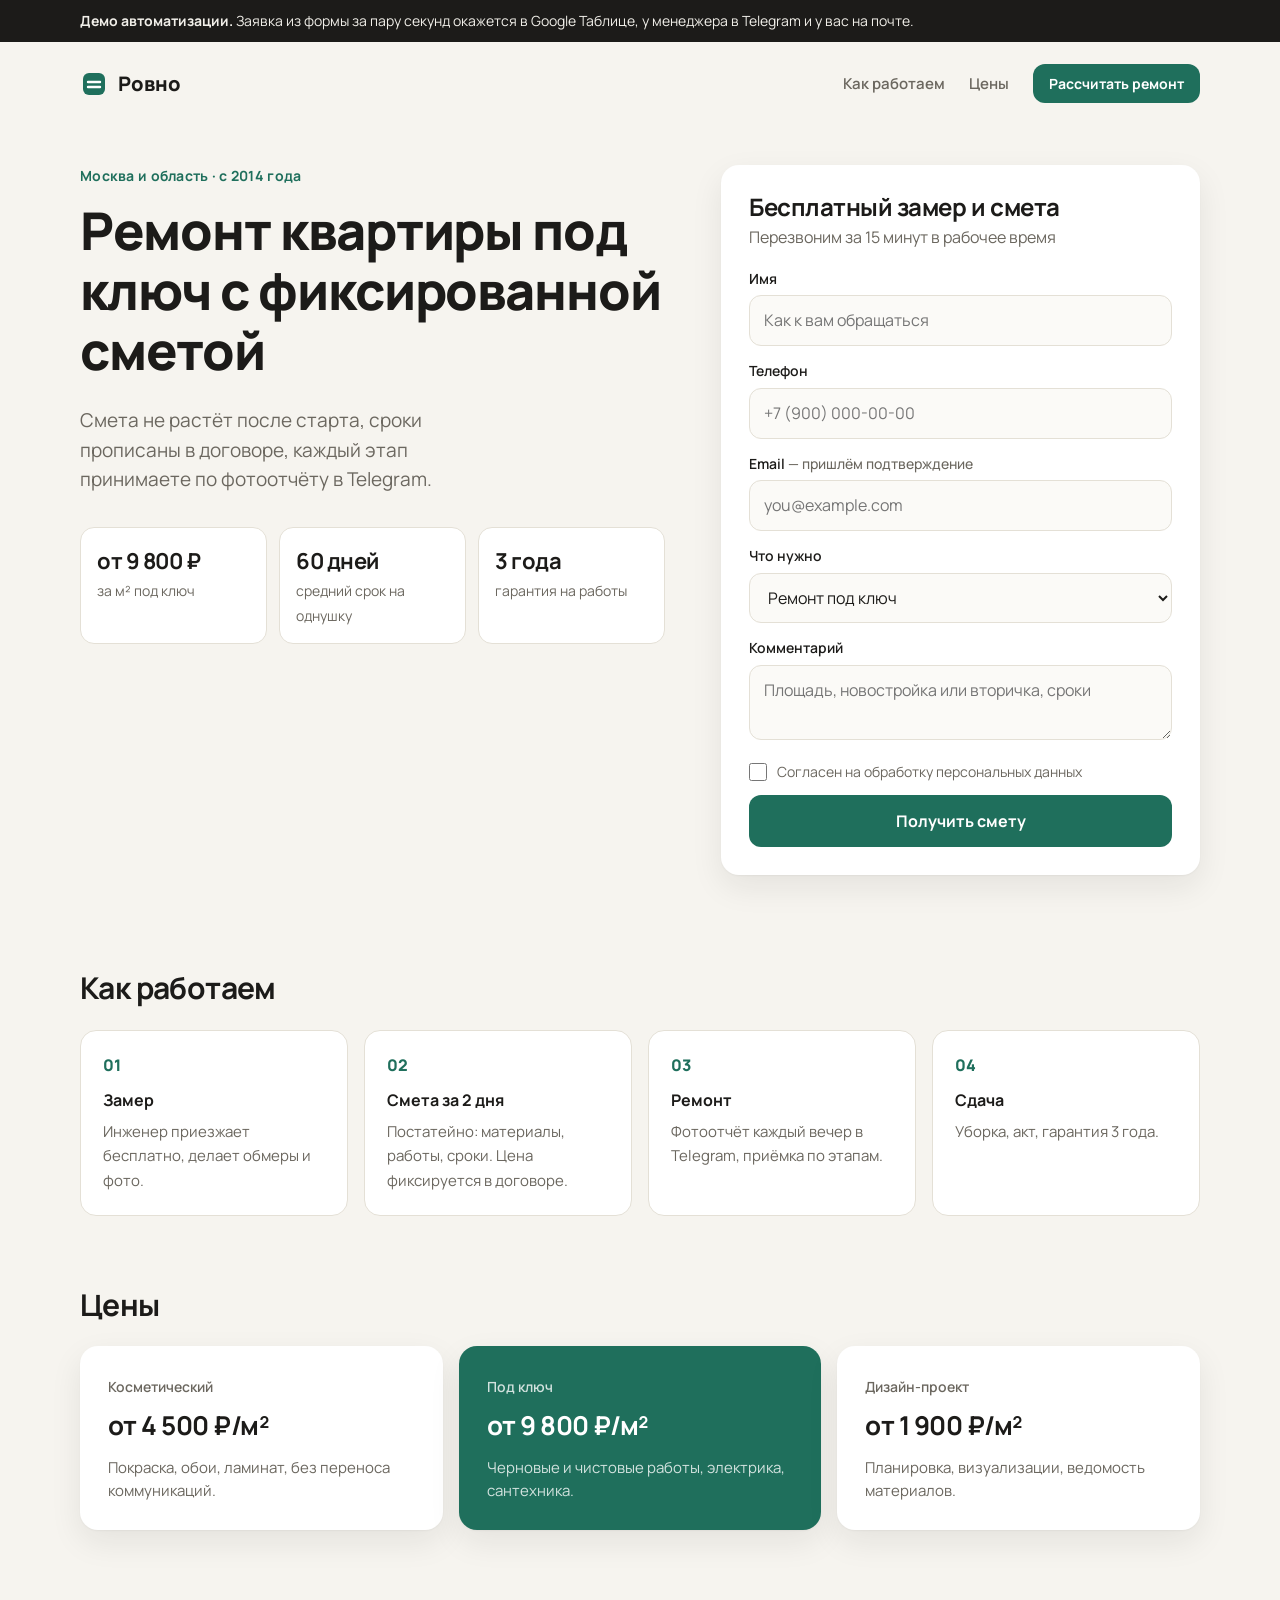
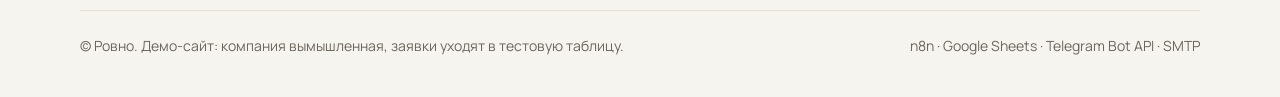
==== site/index.html @ f15a1467 "Lead automation: website form -> n8n -> Google Sheets -> Telegram + email" ====
<!doctype html>
<html lang="ru">
<head>
  <meta charset="utf-8">
  <meta name="viewport" content="width=device-width, initial-scale=1">
  <title>Ровно — ремонт квартир под ключ</title>
  <meta name="description" content="Демо автоматизации заявок: форма → Google Таблица → Telegram → письмо клиенту.">
  <link rel="preconnect" href="https://fonts.googleapis.com">
  <link rel="preconnect" href="https://fonts.gstatic.com" crossorigin>
  <link href="https://fonts.googleapis.com/css2?family=Manrope:wght@400;500;600;700;800&display=swap" rel="stylesheet">
  <link rel="stylesheet" href="styles.css">
  <script src="config.js"></script>
</head>
<body>
  <div class="demo-bar" id="demo-bar">
    <div class="wrap demo-bar__inner">
      <span><b>Демо автоматизации.</b> Заявка из формы за пару секунд окажется в Google Таблице, у менеджера в Telegram и у вас на почте.</span>
      <a class="demo-bar__link" id="sheet-link" href="#" target="_blank" rel="noopener" hidden>Открыть таблицу заявок →</a>
    </div>
  </div>

  <header class="wrap header">
    <a class="logo" href="#" aria-label="Ровно">
      <svg width="28" height="28" viewBox="0 0 28 28" aria-hidden="true"><rect x="3" y="3" width="22" height="22" rx="6" fill="currentColor"/><path d="M8 17h12M8 12h12" stroke="#fff" stroke-width="2.4" stroke-linecap="round"/></svg>
      Ровно
    </a>
    <nav class="nav">
      <a href="#how">Как работаем</a>
      <a href="#prices">Цены</a>
      <a class="btn btn--small" href="#form">Рассчитать ремонт</a>
    </nav>
  </header>

  <main>
    <section class="wrap hero">
      <div class="hero__text">
        <p class="eyebrow">Москва и область · с 2014 года</p>
        <h1>Ремонт квартиры под ключ с фиксированной сметой</h1>
        <p class="lead">Смета не растёт после старта, сроки прописаны в договоре, каждый этап принимаете по фотоотчёту в Telegram.</p>
        <ul class="facts">
          <li><b>от 9 800 ₽</b><span>за м² под ключ</span></li>
          <li><b>60 дней</b><span>средний срок на однушку</span></li>
          <li><b>3 года</b><span>гарантия на работы</span></li>
        </ul>
      </div>

      <form class="card form" id="form" novalidate>
        <h2>Бесплатный замер и смета</h2>
        <p class="muted">Перезвоним за 15 минут в рабочее время</p>

        <label class="field">
          <span>Имя</span>
          <input name="name" autocomplete="name" maxlength="80" required placeholder="Как к вам обращаться">
          <small class="error" data-for="name"></small>
        </label>

        <label class="field">
          <span>Телефон</span>
          <input name="phone" type="tel" inputmode="tel" autocomplete="tel" required placeholder="+7 (900) 000-00-00">
          <small class="error" data-for="phone"></small>
        </label>

        <label class="field">
          <span>Email <em>— пришлём подтверждение</em></span>
          <input name="email" type="email" autocomplete="email" maxlength="120" placeholder="you@example.com">
          <small class="error" data-for="email"></small>
        </label>

        <label class="field">
          <span>Что нужно</span>
          <select name="service">
            <option>Ремонт под ключ</option>
            <option>Косметический ремонт</option>
            <option>Дизайн-проект</option>
            <option>Ремонт санузла</option>
            <option>Пока не знаю, нужна консультация</option>
          </select>
        </label>

        <label class="field">
          <span>Комментарий</span>
          <textarea name="comment" rows="2" maxlength="1000" placeholder="Площадь, новостройка или вторичка, сроки"></textarea>
        </label>

        <!-- Ловушка для ботов: человек это поле не видит -->
        <label class="hp" aria-hidden="true">Сайт <input name="website" tabindex="-1" autocomplete="off"></label>

        <label class="check">
          <input type="checkbox" name="consent" required>
          <span>Согласен на обработку персональных данных</span>
        </label>
        <small class="error" data-for="consent"></small>

        <button class="btn btn--wide" type="submit">
          <span class="btn__label">Получить смету</span>
          <span class="spinner" aria-hidden="true"></span>
        </button>
        <p class="error error--form" data-for="form" role="alert"></p>
      </form>

      <div class="card success" id="success" hidden>
        <div class="success__icon" aria-hidden="true">✓</div>
        <h2>Заявка <span id="lead-id"></span> принята</h2>
        <p>Менеджер уже получил её в Telegram и перезвонит в течение 15 минут.</p>
        <p class="muted" id="success-email" hidden>Подтверждение отправили на почту — проверьте «Входящие» и «Спам».</p>
        <button class="btn btn--ghost" type="button" id="again">Отправить ещё одну</button>
      </div>
    </section>

    <section class="wrap steps" id="how">
      <h2>Как работаем</h2>
      <ol class="steps__list">
        <li><b>Замер</b><span>Инженер приезжает бесплатно, делает обмеры и фото.</span></li>
        <li><b>Смета за 2 дня</b><span>Постатейно: материалы, работы, сроки. Цена фиксируется в договоре.</span></li>
        <li><b>Ремонт</b><span>Фотоотчёт каждый вечер в Telegram, приёмка по этапам.</span></li>
        <li><b>Сдача</b><span>Уборка, акт, гарантия 3 года.</span></li>
      </ol>
    </section>

    <section class="wrap prices" id="prices">
      <h2>Цены</h2>
      <div class="prices__grid">
        <div class="card price"><span>Косметический</span><b>от 4 500 ₽/м²</b><p>Покраска, обои, ламинат, без переноса коммуникаций.</p></div>
        <div class="card price price--accent"><span>Под ключ</span><b>от 9 800 ₽/м²</b><p>Черновые и чистовые работы, электрика, сантехника.</p></div>
        <div class="card price"><span>Дизайн-проект</span><b>от 1 900 ₽/м²</b><p>Планировка, визуализации, ведомость материалов.</p></div>
      </div>
    </section>
  </main>

  <footer class="wrap footer">
    <span>© Ровно. Демо-сайт: компания вымышленная, заявки уходят в тестовую таблицу.</span>
    <span>n8n · Google Sheets · Telegram Bot API · SMTP</span>
  </footer>

  <script src="app.js"></script>
</body>
</html>
---- site/styles.css ----
:root {
  --bg: #f6f4ef;
  --surface: #ffffff;
  --ink: #1c1b19;
  --muted: #6b675f;
  --line: #e4e0d6;
  --accent: #1f6f5c;
  --accent-ink: #ffffff;
  --accent-soft: #e3efe9;
  --danger: #b3261e;
  --radius: 18px;
  --shadow: 0 1px 2px rgba(28, 27, 25, .04), 0 12px 32px rgba(28, 27, 25, .08);
}

* { box-sizing: border-box; }
html { scroll-behavior: smooth; }
body {
  margin: 0;
  background: var(--bg);
  color: var(--ink);
  font: 16px/1.55 Manrope, system-ui, -apple-system, "Segoe UI", Roboto, sans-serif;
  -webkit-font-smoothing: antialiased;
}
h1, h2 { line-height: 1.15; letter-spacing: -.02em; margin: 0 0 .5em; }
h1 { font-size: clamp(32px, 5vw, 52px); font-weight: 800; }
h2 { font-size: clamp(22px, 3vw, 30px); font-weight: 700; }
a { color: inherit; }
.wrap { width: min(1120px, 100% - 32px); margin-inline: auto; }
.muted { color: var(--muted); margin: 0 0 18px; }

.demo-bar { background: var(--ink); color: #f1efe9; font-size: 14px; }
.demo-bar__inner { display: flex; gap: 16px; justify-content: space-between; align-items: center; padding: 10px 0; flex-wrap: wrap; }
.demo-bar__link { color: #9fe0c9; font-weight: 700; text-decoration: none; white-space: nowrap; }
.demo-bar__link:hover { text-decoration: underline; }

.header { display: flex; justify-content: space-between; align-items: center; padding: 22px 0; }
.logo { display: inline-flex; align-items: center; gap: 10px; font-weight: 800; font-size: 20px; text-decoration: none; color: var(--accent); }
.logo { color: var(--ink); }
.logo svg { color: var(--accent); }
.nav { display: flex; align-items: center; gap: 24px; font-weight: 600; font-size: 15px; }
.nav a:not(.btn) { text-decoration: none; color: var(--muted); }
.nav a:not(.btn):hover { color: var(--ink); }

.btn {
  display: inline-flex; align-items: center; justify-content: center; gap: 10px;
  border: 0; border-radius: 12px; padding: 14px 22px;
  background: var(--accent); color: var(--accent-ink);
  font: inherit; font-weight: 700; cursor: pointer; text-decoration: none;
  transition: transform .15s ease, background .15s ease;
}
.btn:hover { background: #185a4a; }
.btn:active { transform: translateY(1px); }
.btn:disabled { opacity: .7; cursor: progress; }
.btn--small { padding: 9px 16px; font-size: 14px; }
.btn--wide { width: 100%; margin-top: 8px; }
.btn--ghost { background: transparent; color: var(--accent); border: 1.5px solid var(--line); }
.btn--ghost:hover { background: var(--accent-soft); }
.spinner { display: none; width: 18px; height: 18px; border: 2.5px solid rgba(255,255,255,.4); border-top-color: #fff; border-radius: 50%; animation: spin .8s linear infinite; }
.btn.loading .spinner { display: inline-block; }
.btn.loading .btn__label::after { content: "…"; }
@keyframes spin { to { transform: rotate(360deg); } }

.hero { display: grid; grid-template-columns: 1.1fr .9fr; gap: 56px; align-items: start; padding: 40px 0 72px; }
.eyebrow { color: var(--accent); font-weight: 700; font-size: 14px; letter-spacing: .02em; margin: 0 0 14px; }
.lead { font-size: 19px; color: var(--muted); max-width: 34ch; margin: 0 0 32px; }
.facts { list-style: none; padding: 0; margin: 0; display: grid; grid-template-columns: repeat(3, 1fr); gap: 12px; }
.facts li { background: var(--surface); border: 1px solid var(--line); border-radius: 14px; padding: 16px; }
.facts b { display: block; font-size: 22px; letter-spacing: -.02em; }
.facts span { color: var(--muted); font-size: 14px; }

.card { background: var(--surface); border-radius: var(--radius); box-shadow: var(--shadow); padding: 28px; }
.form h2 { margin-bottom: 4px; font-size: 24px; }
.field { display: block; margin-bottom: 14px; }
.field > span { display: block; font-weight: 600; font-size: 14px; margin-bottom: 6px; }
.field em { font-style: normal; color: var(--muted); font-weight: 500; }
input, select, textarea {
  width: 100%; font: inherit; color: inherit;
  background: #fbfaf7; border: 1.5px solid var(--line); border-radius: 12px; padding: 12px 14px;
  transition: border-color .15s ease, box-shadow .15s ease;
}
textarea { resize: vertical; min-height: 64px; }
input:focus, select:focus, textarea:focus { outline: none; border-color: var(--accent); box-shadow: 0 0 0 4px var(--accent-soft); background: #fff; }
.invalid { border-color: var(--danger) !important; }
.error { display: block; color: var(--danger); font-size: 13px; min-height: 0; margin-top: 4px; }
.error:empty { display: none; }
.error--form { margin: 12px 0 0; font-weight: 600; }
.check { display: flex; gap: 10px; align-items: flex-start; font-size: 14px; color: var(--muted); margin: 6px 0 4px; cursor: pointer; }
.check input { width: 18px; height: 18px; margin: 2px 0 0; accent-color: var(--accent); flex: none; }
.hp { position: absolute; left: -9999px; width: 1px; height: 1px; overflow: hidden; }

.success { text-align: center; padding: 48px 32px; }
.success__icon { width: 64px; height: 64px; margin: 0 auto 18px; border-radius: 50%; background: var(--accent-soft); color: var(--accent); display: grid; place-items: center; font-size: 32px; font-weight: 800; }
.success p { margin: 0 0 12px; }
.success .btn { margin-top: 12px; }

.steps { padding: 24px 0 72px; }
.steps__list { list-style: none; counter-reset: step; padding: 0; margin: 24px 0 0; display: grid; grid-template-columns: repeat(4, 1fr); gap: 16px; }
.steps__list li { counter-increment: step; background: var(--surface); border: 1px solid var(--line); border-radius: 16px; padding: 22px; }
.steps__list li::before { content: counter(step, decimal-leading-zero); display: block; color: var(--accent); font-weight: 800; margin-bottom: 10px; }
.steps__list b { display: block; margin-bottom: 6px; }
.steps__list span { color: var(--muted); font-size: 15px; }

.prices { padding: 0 0 80px; }
.prices__grid { display: grid; grid-template-columns: repeat(3, 1fr); gap: 16px; margin-top: 24px; }
.price span { color: var(--muted); font-weight: 600; font-size: 14px; }
.price b { display: block; font-size: 26px; letter-spacing: -.02em; margin: 6px 0 10px; }
.price p { margin: 0; color: var(--muted); font-size: 15px; }
.price--accent { background: var(--accent); color: var(--accent-ink); }
.price--accent span, .price--accent p { color: rgba(255,255,255,.8); }

.footer { display: flex; justify-content: space-between; gap: 16px; flex-wrap: wrap; border-top: 1px solid var(--line); padding: 24px 0 40px; color: var(--muted); font-size: 14px; }

@media (max-width: 900px) {
  .hero { grid-template-columns: 1fr; gap: 32px; padding-top: 16px; }
  .steps__list { grid-template-columns: 1fr 1fr; }
  .prices__grid { grid-template-columns: 1fr; }
  .nav a:not(.btn) { display: none; }
}
@media (max-width: 520px) {
  .facts { grid-template-columns: 1fr; }
  .steps__list { grid-template-columns: 1fr; }
  .card { padding: 22px; }
}
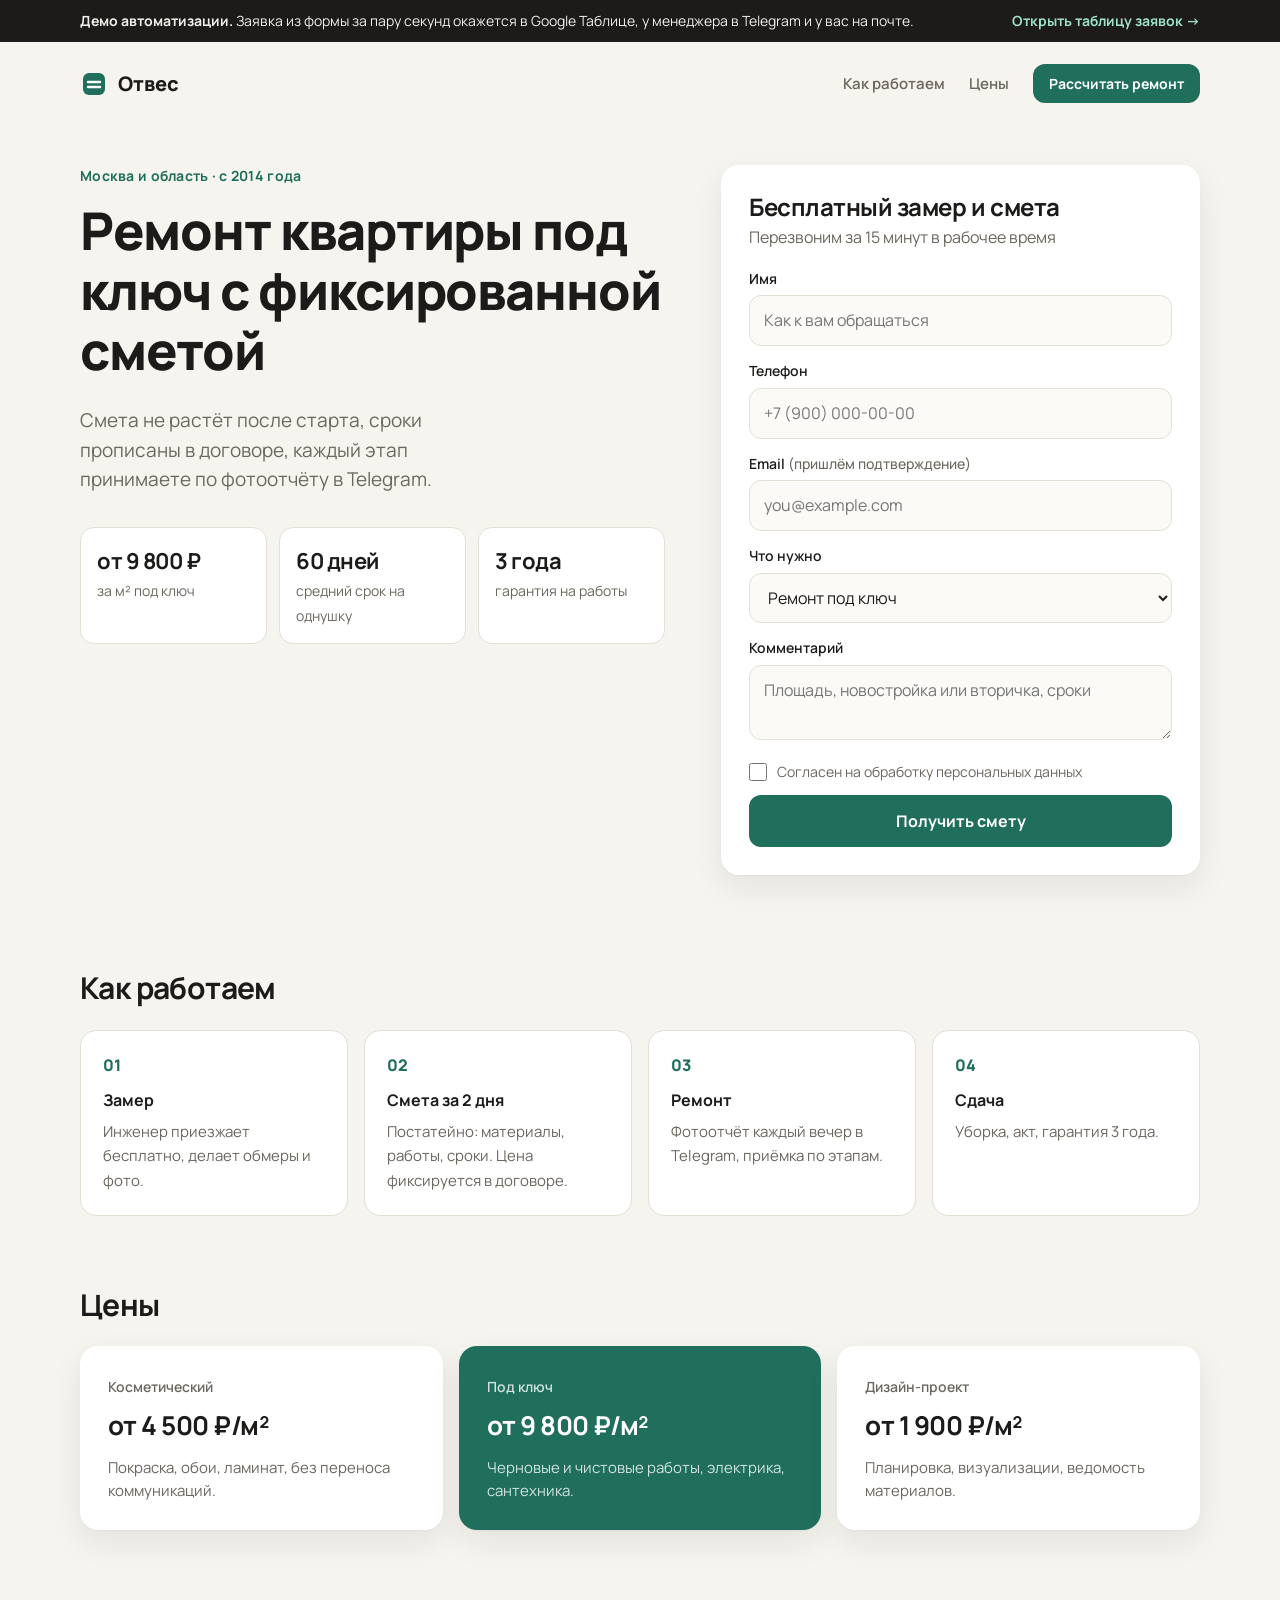
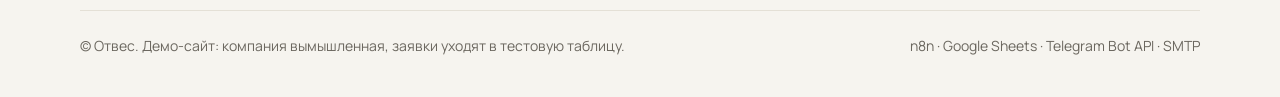
==== commit 3d0824be: "Rename demo brand to Otves, drop long dashes from visitor texts, live site config" ====
--- a/site/index.html
+++ b/site/index.html
@@ -3,7 +3,7 @@
 <head>
   <meta charset="utf-8">
   <meta name="viewport" content="width=device-width, initial-scale=1">
-  <title>Ровно — ремонт квартир под ключ</title>
+  <title>Отвес · ремонт квартир под ключ</title>
   <meta name="description" content="Демо автоматизации заявок: форма → Google Таблица → Telegram → письмо клиенту.">
   <link rel="preconnect" href="https://fonts.googleapis.com">
   <link rel="preconnect" href="https://fonts.gstatic.com" crossorigin>
@@ -20,9 +20,9 @@
   </div>
 
   <header class="wrap header">
-    <a class="logo" href="#" aria-label="Ровно">
+    <a class="logo" href="#" aria-label="Отвес">
       <svg width="28" height="28" viewBox="0 0 28 28" aria-hidden="true"><rect x="3" y="3" width="22" height="22" rx="6" fill="currentColor"/><path d="M8 17h12M8 12h12" stroke="#fff" stroke-width="2.4" stroke-linecap="round"/></svg>
-      Ровно
+      Отвес
     </a>
     <nav class="nav">
       <a href="#how">Как работаем</a>
@@ -61,7 +61,7 @@
         </label>
 
         <label class="field">
-          <span>Email <em>— пришлём подтверждение</em></span>
+          <span>Email <em>(пришлём подтверждение)</em></span>
           <input name="email" type="email" autocomplete="email" maxlength="120" placeholder="you@example.com">
           <small class="error" data-for="email"></small>
         </label>
@@ -102,7 +102,7 @@
         <div class="success__icon" aria-hidden="true">✓</div>
         <h2>Заявка <span id="lead-id"></span> принята</h2>
         <p>Менеджер уже получил её в Telegram и перезвонит в течение 15 минут.</p>
-        <p class="muted" id="success-email" hidden>Подтверждение отправили на почту — проверьте «Входящие» и «Спам».</p>
+        <p class="muted" id="success-email" hidden>Подтверждение отправили на почту, проверьте «Входящие» и «Спам».</p>
         <button class="btn btn--ghost" type="button" id="again">Отправить ещё одну</button>
       </div>
     </section>
@@ -128,7 +128,7 @@
   </main>
 
   <footer class="wrap footer">
-    <span>© Ровно. Демо-сайт: компания вымышленная, заявки уходят в тестовую таблицу.</span>
+    <span>© Отвес. Демо-сайт: компания вымышленная, заявки уходят в тестовую таблицу.</span>
     <span>n8n · Google Sheets · Telegram Bot API · SMTP</span>
   </footer>
 
